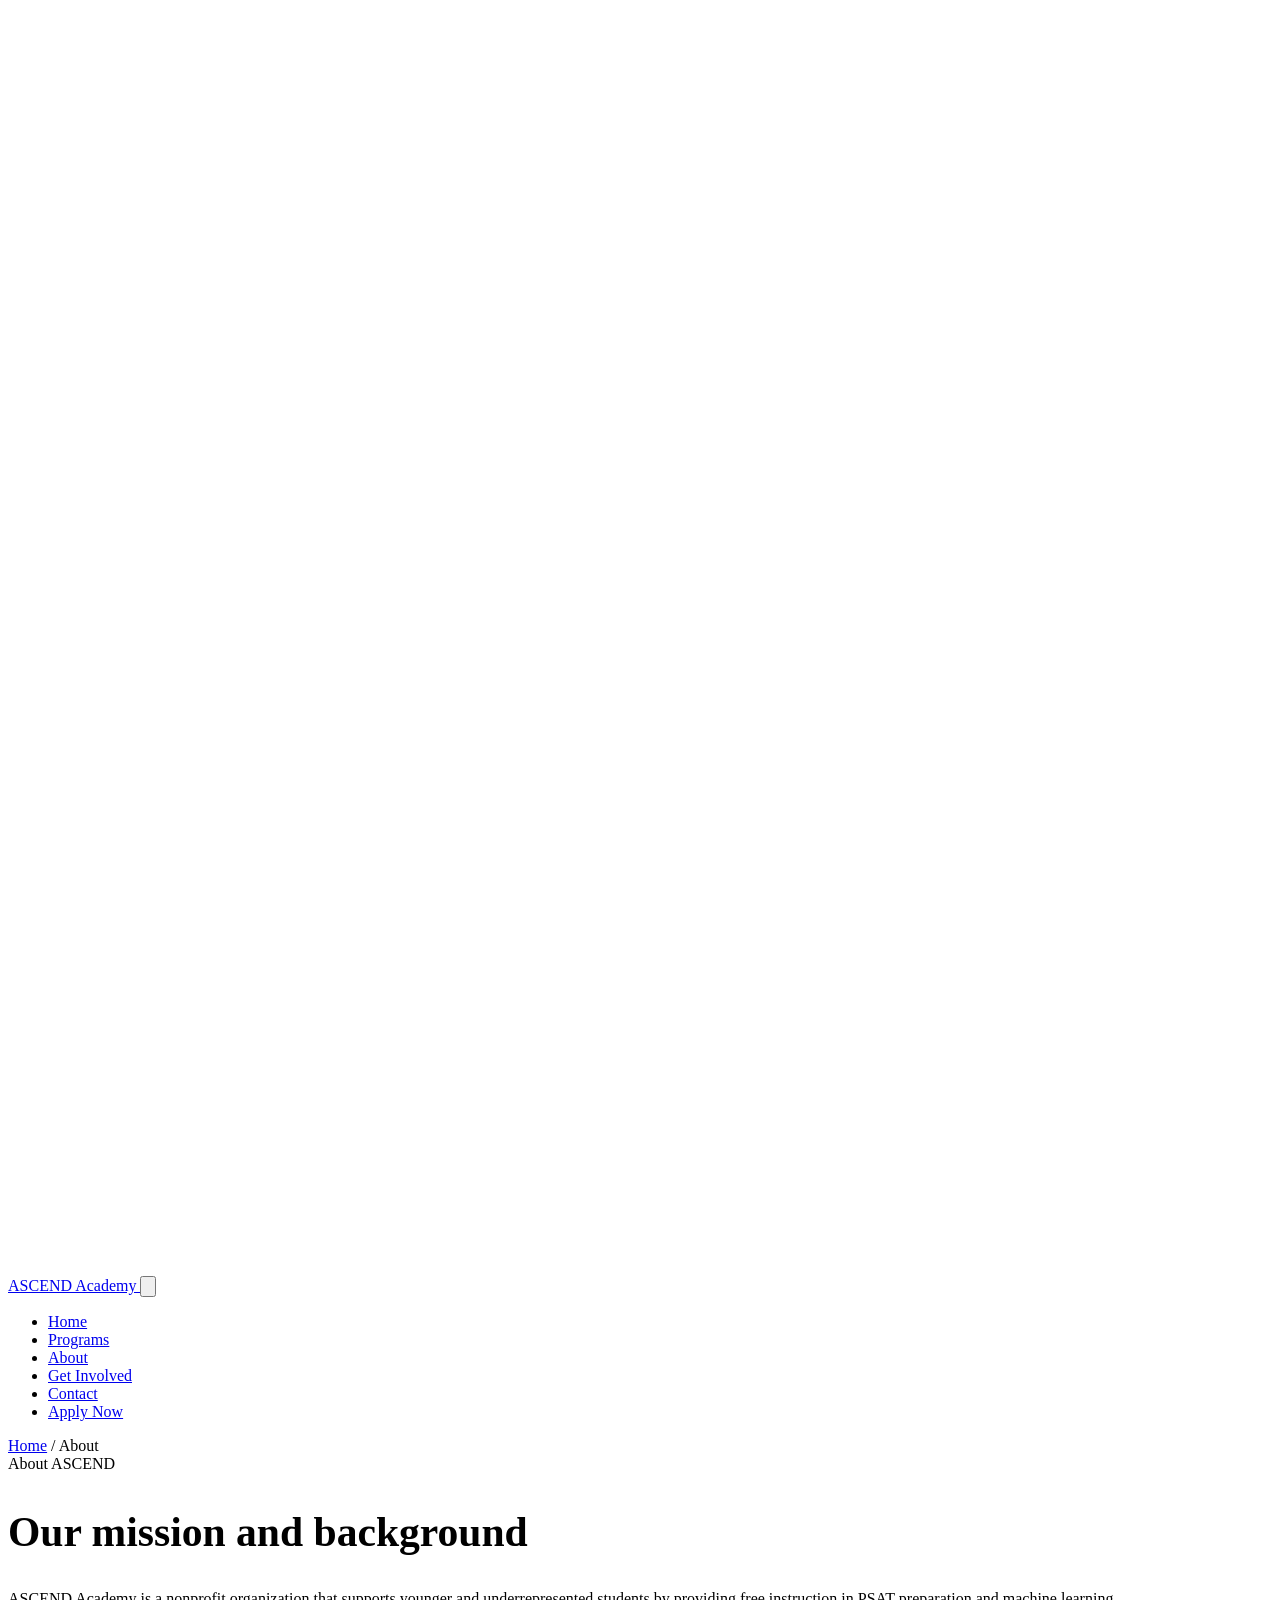
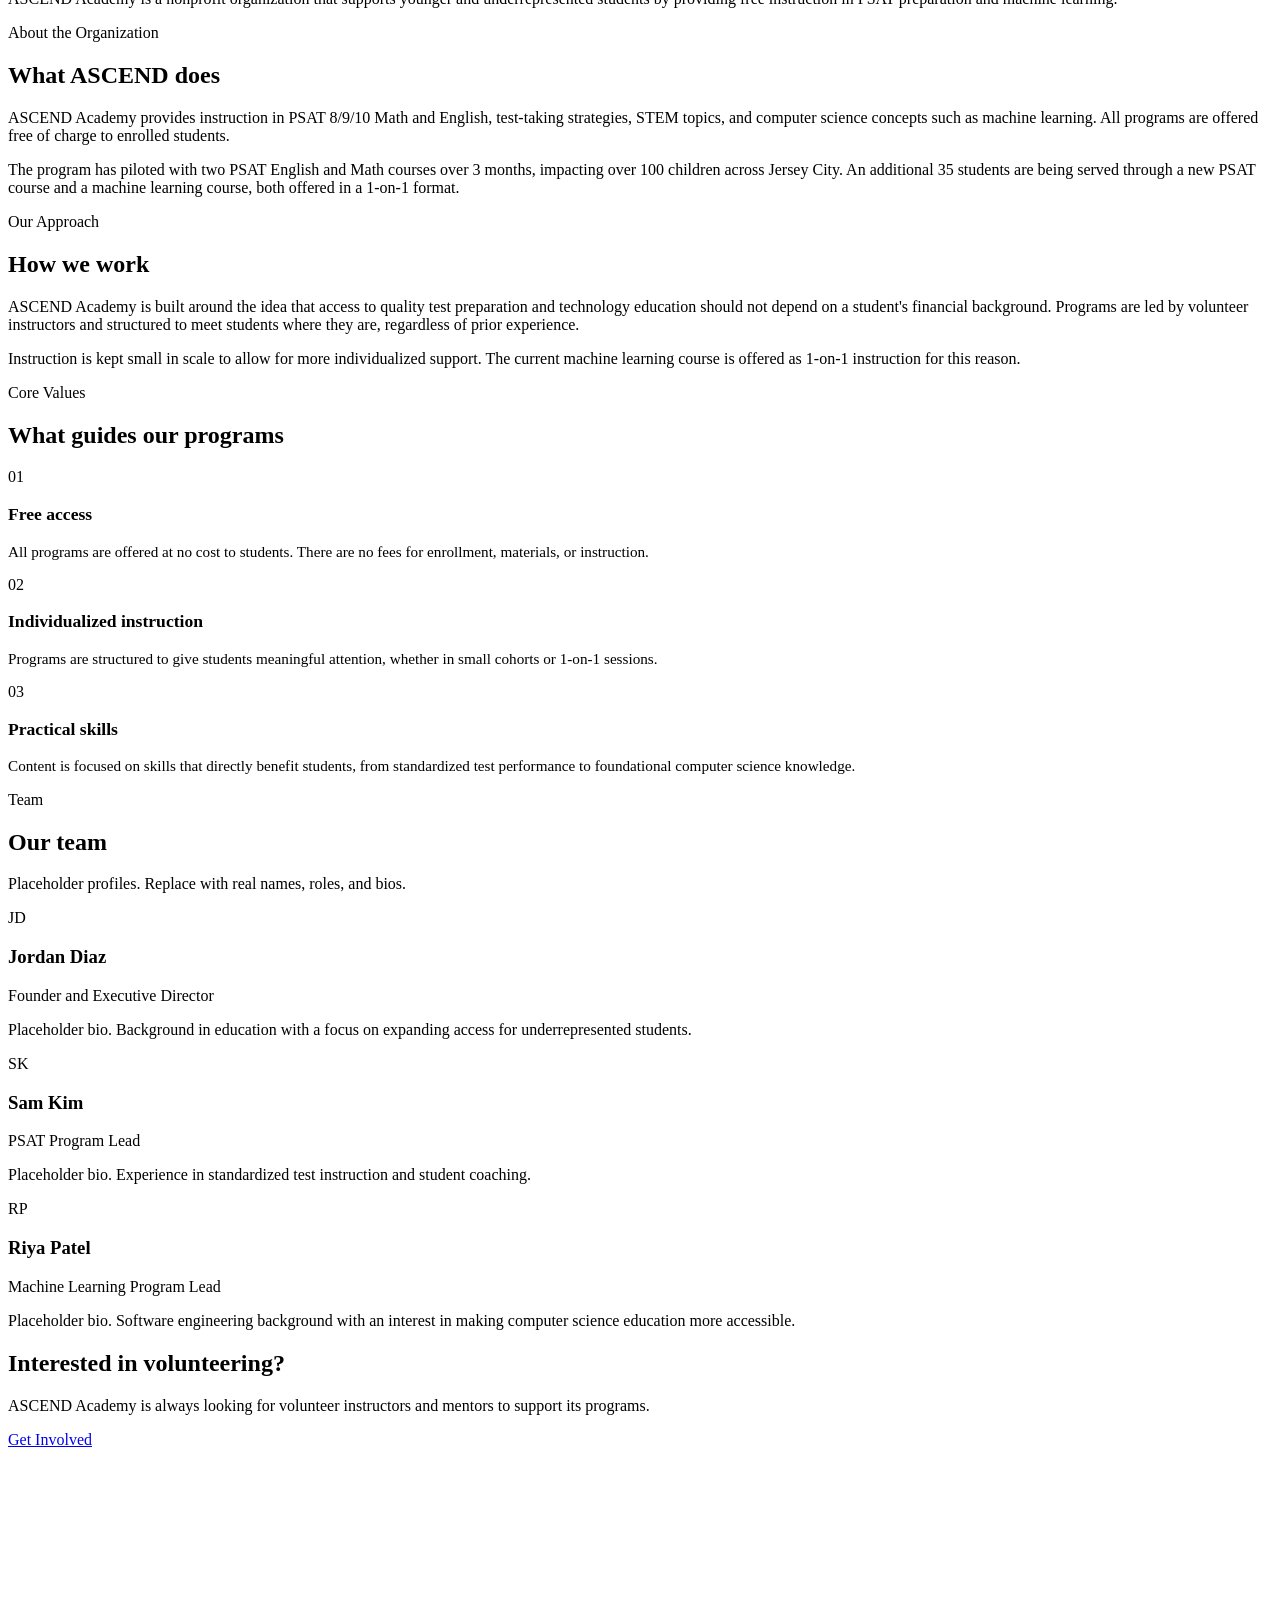
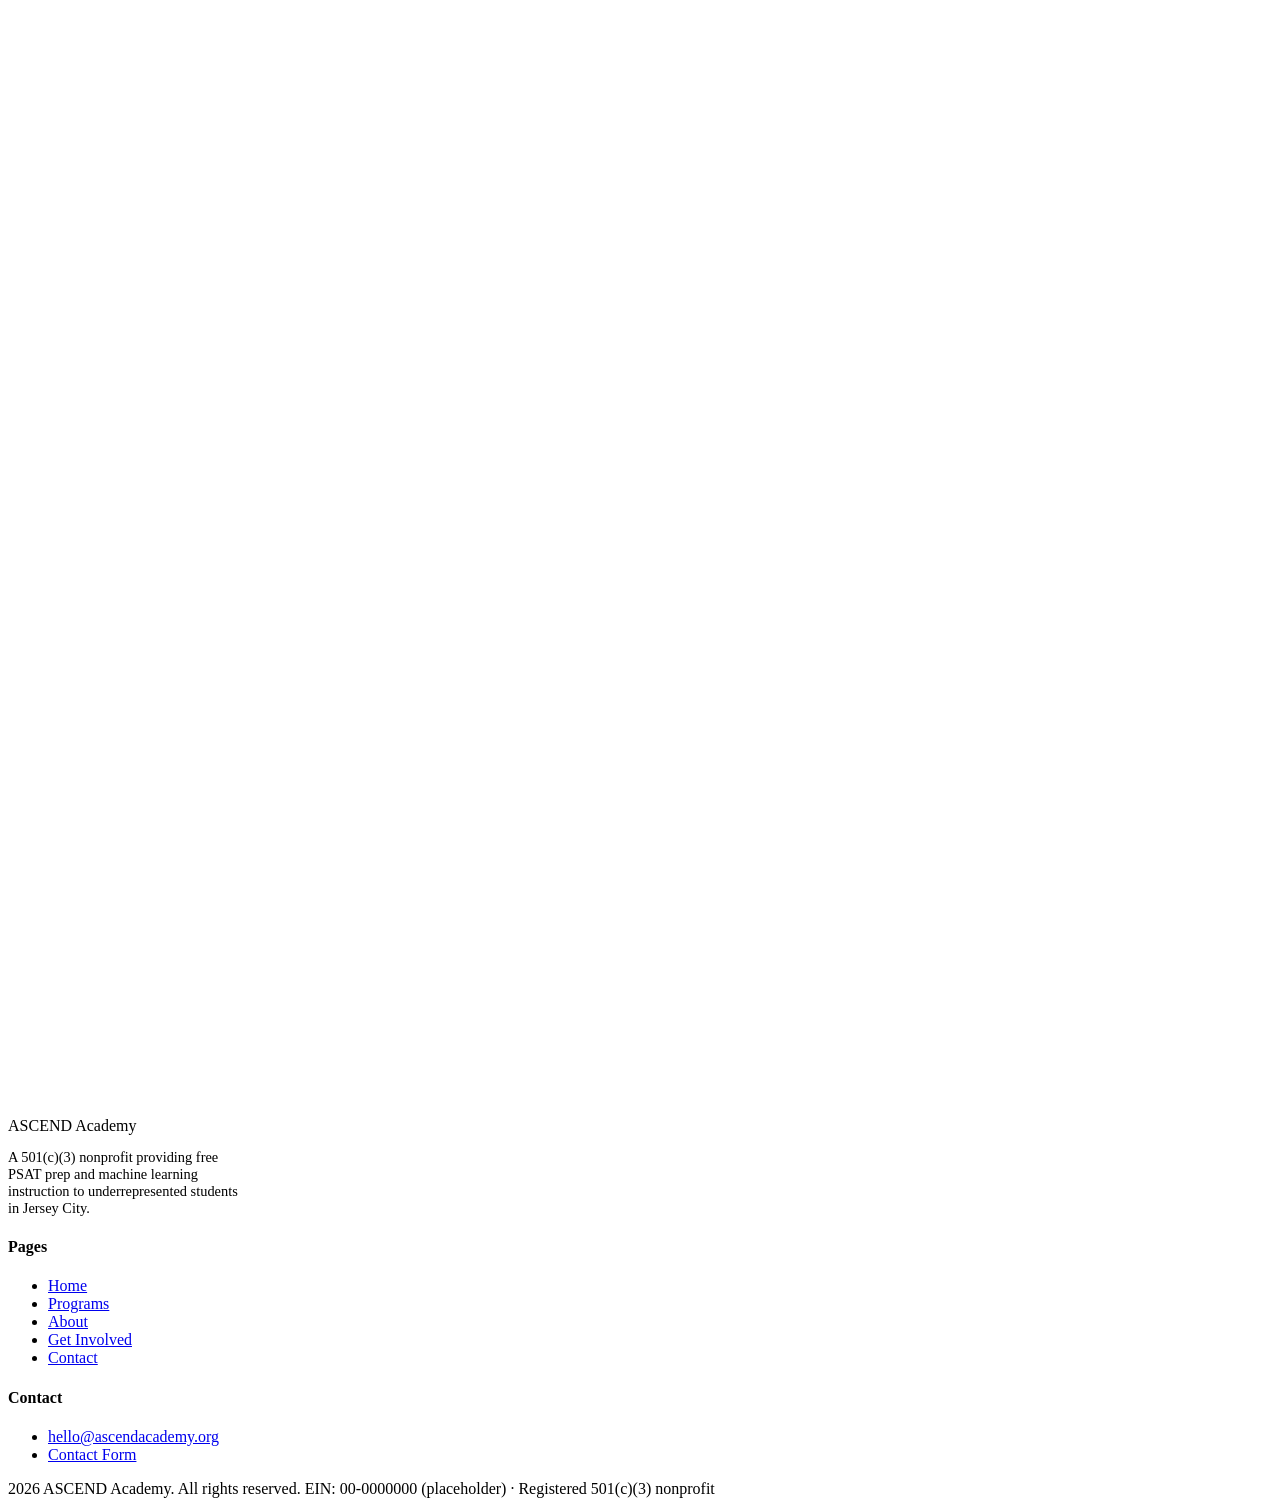
==== about.html @ 29ced405 "Add files via upload" ====
<!DOCTYPE html>
<html lang="en">
<head>
<meta charset="UTF-8">
<meta name="viewport" content="width=device-width, initial-scale=1.0">
<title>About — ASCEND Academy</title>
<meta name="description" content="About ASCEND Academy, our mission, and our team.">
<link rel="preconnect" href="https://fonts.googleapis.com">
<link rel="preconnect" href="https://fonts.gstatic.com" crossorigin>
<link href="https://fonts.googleapis.com/css2?family=Inter:wght@400;500;600;700&family=DM+Sans:wght@400;500;600&display=swap" rel="stylesheet">
<link rel="stylesheet" href="assets/css/style.css">
</head>
<body>

<header class="site-header">
  <nav class="nav">
    <a href="index.html" class="brand">
      <span class="brand-mark">
        <svg viewBox="0 0 24 24" fill="none"><path d="M12 3L20 8V16L12 21L4 16V8L12 3Z" stroke="white" stroke-width="1.6" stroke-linejoin="round"/><path d="M12 8L12 16" stroke="white" stroke-width="1.6" stroke-linecap="round"/><path d="M8.5 10.5L15.5 13.5" stroke="white" stroke-width="1.6" stroke-linecap="round"/></svg>
      </span>
      ASCEND Academy
    </a>
    <button class="nav-toggle" aria-label="Toggle navigation" aria-expanded="false">
      <svg viewBox="0 0 24 24" fill="none" stroke-width="2" stroke-linecap="round"><line x1="3" y1="6" x2="21" y2="6"/><line x1="3" y1="12" x2="21" y2="12"/><line x1="3" y1="18" x2="21" y2="18"/></svg>
    </button>
    <ul class="nav-links">
      <li><a href="index.html">Home</a></li>
      <li><a href="programs.html">Programs</a></li>
      <li><a href="about.html" class="active">About</a></li>
      <li><a href="get-involved.html">Get Involved</a></li>
      <li><a href="contact.html">Contact</a></li>
      <li><a href="get-involved.html" class="nav-cta">Apply Now</a></li>
    </ul>
  </nav>
</header>

<main>

  <section class="page-hero">
    <div class="container">
      <div class="breadcrumb"><a href="index.html">Home</a> / About</div>
      <span class="eyebrow">About ASCEND</span>
      <h1 style="font-size:clamp(1.8rem,4vw,2.6rem);">Our mission and background</h1>
      <p class="lede">ASCEND Academy is a nonprofit organization that supports younger and underrepresented students by providing free instruction in PSAT preparation and machine learning.</p>
    </div>
  </section>

  <section class="section">
    <div class="container">
      <div class="two-col">
        <div>
          <span class="eyebrow">About the Organization</span>
          <h2>What ASCEND does</h2>
          <p>ASCEND Academy provides instruction in PSAT 8/9/10 Math and English, test-taking strategies, STEM topics, and computer science concepts such as machine learning. All programs are offered free of charge to enrolled students.</p>
          <p>The program has piloted with two PSAT English and Math courses over 3 months, impacting over 100 children across Jersey City. An additional 35 students are being served through a new PSAT course and a machine learning course, both offered in a 1-on-1 format.</p>
        </div>
        <div>
          <span class="eyebrow">Our Approach</span>
          <h2>How we work</h2>
          <p>ASCEND Academy is built around the idea that access to quality test preparation and technology education should not depend on a student's financial background. Programs are led by volunteer instructors and structured to meet students where they are, regardless of prior experience.</p>
          <p>Instruction is kept small in scale to allow for more individualized support. The current machine learning course is offered as 1-on-1 instruction for this reason.</p>
        </div>
      </div>
    </div>
  </section>

  <section class="section section-alt">
    <div class="container">
      <div class="section-head">
        <span class="eyebrow">Core Values</span>
        <h2>What guides our programs</h2>
      </div>
      <div class="grid grid-3">
        <div>
          <div class="pillar">
            <span class="pillar-index">01</span>
            <div>
              <h3 style="font-size:1.1rem;">Free access</h3>
              <p style="color:var(--text-muted); font-size:0.95rem;">All programs are offered at no cost to students. There are no fees for enrollment, materials, or instruction.</p>
            </div>
          </div>
        </div>
        <div>
          <div class="pillar">
            <span class="pillar-index">02</span>
            <div>
              <h3 style="font-size:1.1rem;">Individualized instruction</h3>
              <p style="color:var(--text-muted); font-size:0.95rem;">Programs are structured to give students meaningful attention, whether in small cohorts or 1-on-1 sessions.</p>
            </div>
          </div>
        </div>
        <div>
          <div class="pillar">
            <span class="pillar-index">03</span>
            <div>
              <h3 style="font-size:1.1rem;">Practical skills</h3>
              <p style="color:var(--text-muted); font-size:0.95rem;">Content is focused on skills that directly benefit students, from standardized test performance to foundational computer science knowledge.</p>
            </div>
          </div>
        </div>
      </div>
    </div>
  </section>

  <section class="section">
    <div class="container">
      <div class="section-head">
        <span class="eyebrow">Team</span>
        <h2>Our team</h2>
        <p style="color:var(--text-muted);">Placeholder profiles. Replace with real names, roles, and bios.</p>
      </div>
      <div class="people-grid">
        <div class="person-card">
          <div class="person-photo">JD</div>
          <h3>Jordan Diaz</h3>
          <p class="person-role">Founder and Executive Director</p>
          <p class="bio">Placeholder bio. Background in education with a focus on expanding access for underrepresented students.</p>
        </div>
        <div class="person-card">
          <div class="person-photo">SK</div>
          <h3>Sam Kim</h3>
          <p class="person-role">PSAT Program Lead</p>
          <p class="bio">Placeholder bio. Experience in standardized test instruction and student coaching.</p>
        </div>
        <div class="person-card">
          <div class="person-photo">RP</div>
          <h3>Riya Patel</h3>
          <p class="person-role">Machine Learning Program Lead</p>
          <p class="bio">Placeholder bio. Software engineering background with an interest in making computer science education more accessible.</p>
        </div>
      </div>
    </div>
  </section>

  <section class="section section-tight">
    <div class="container">
      <div class="cta-banner">
        <div>
          <h2>Interested in volunteering?</h2>
          <p>ASCEND Academy is always looking for volunteer instructors and mentors to support its programs.</p>
        </div>
        <a href="get-involved.html" class="btn btn-primary">Get Involved</a>
      </div>
    </div>
  </section>

</main>

<footer class="site-footer">
  <div class="container">
    <div class="footer-grid">
      <div>
        <div class="footer-brand">
          <span class="brand-mark">
            <svg viewBox="0 0 24 24" fill="none"><path d="M12 3L20 8V16L12 21L4 16V8L12 3Z" stroke="white" stroke-width="1.6" stroke-linejoin="round"/><path d="M12 8L12 16" stroke="white" stroke-width="1.6" stroke-linecap="round"/><path d="M8.5 10.5L15.5 13.5" stroke="white" stroke-width="1.6" stroke-linecap="round"/></svg>
          </span>
          ASCEND Academy
        </div>
        <p style="font-size:0.9rem; max-width:32ch;">A 501(c)(3) nonprofit providing free PSAT prep and machine learning instruction to underrepresented students in Jersey City.</p>
      </div>
      <div>
        <h4>Pages</h4>
        <ul>
          <li><a href="index.html">Home</a></li>
          <li><a href="programs.html">Programs</a></li>
          <li><a href="about.html">About</a></li>
          <li><a href="get-involved.html">Get Involved</a></li>
          <li><a href="contact.html">Contact</a></li>
        </ul>
      </div>
      <div>
        <h4>Contact</h4>
        <ul>
          <li><a href="mailto:hello@ascendacademy.org">hello@ascendacademy.org</a></li>
          <li><a href="contact.html">Contact Form</a></li>
        </ul>
      </div>
    </div>
    <div class="footer-bottom">
      <span>2026 ASCEND Academy. All rights reserved.</span>
      <span>EIN: 00-0000000 (placeholder) · Registered 501(c)(3) nonprofit</span>
    </div>
  </div>
</footer>

<script src="assets/js/main.js"></script>
</body>
</html>
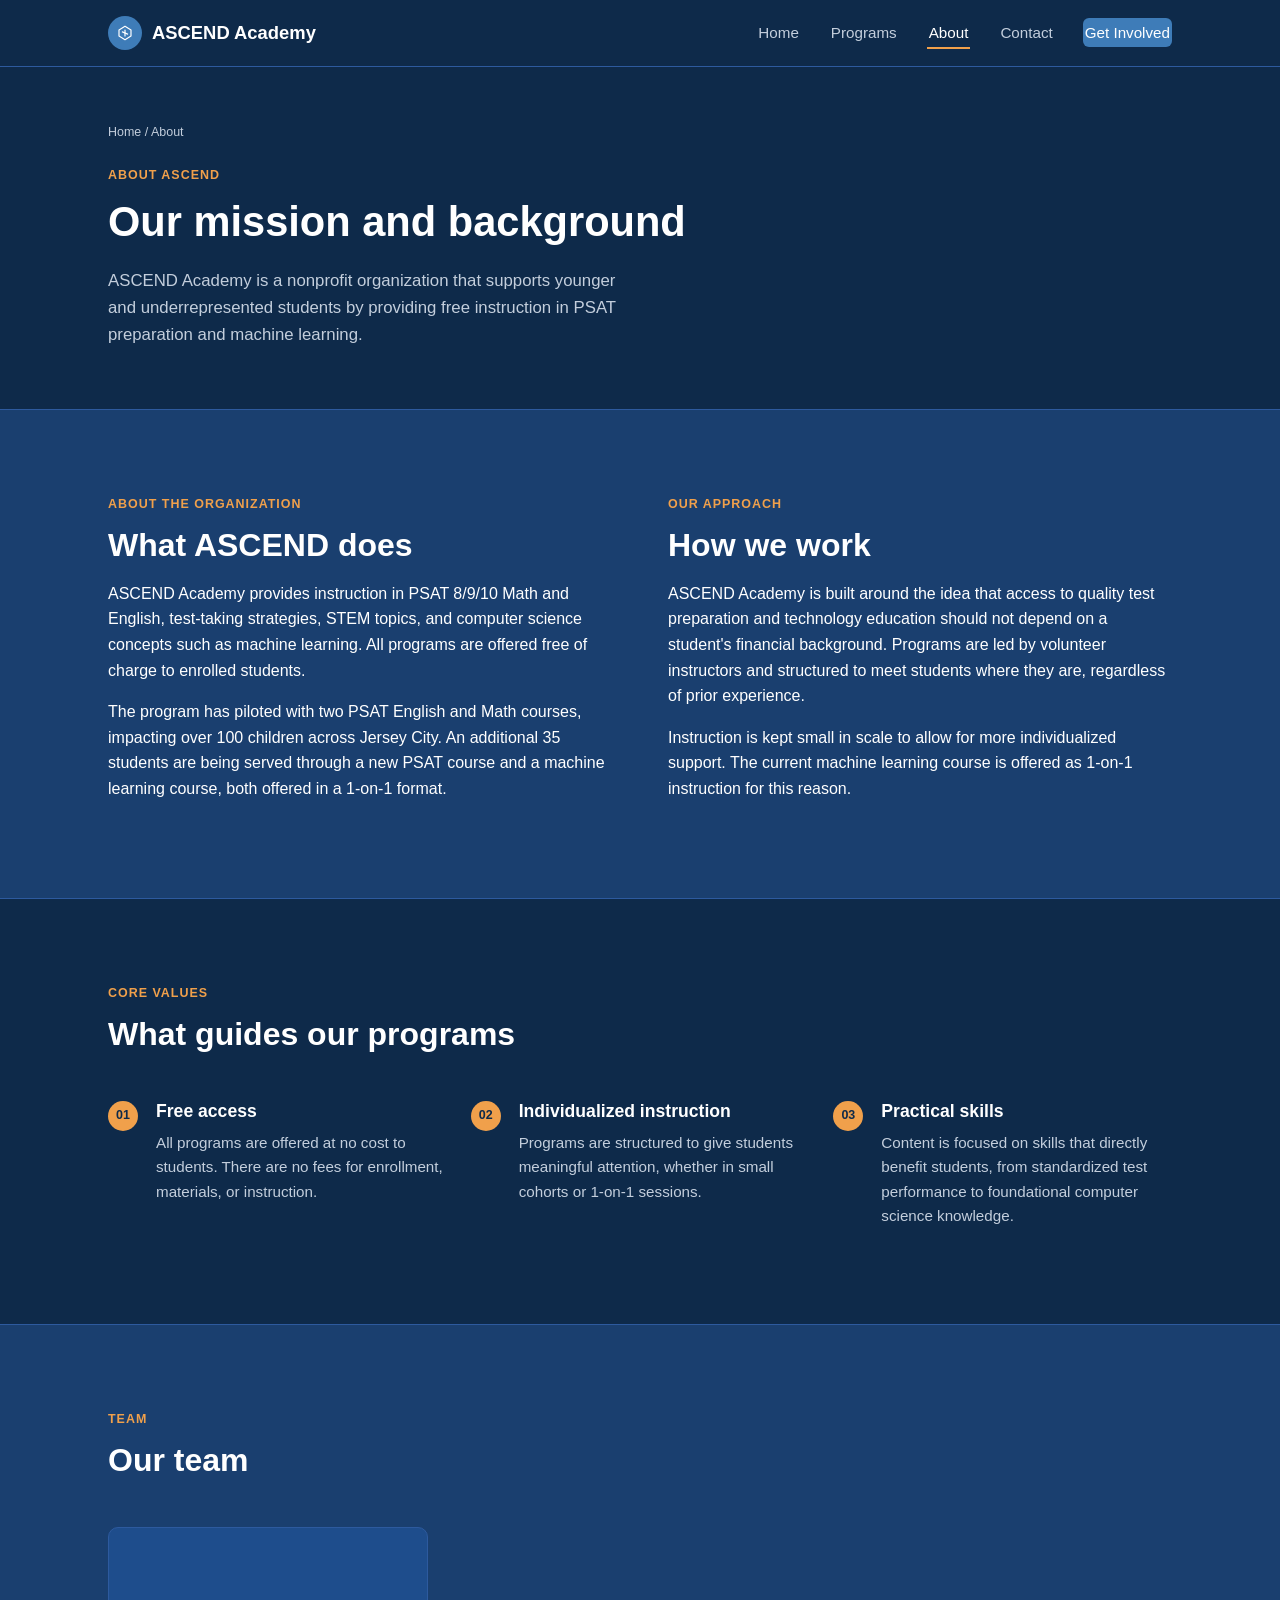
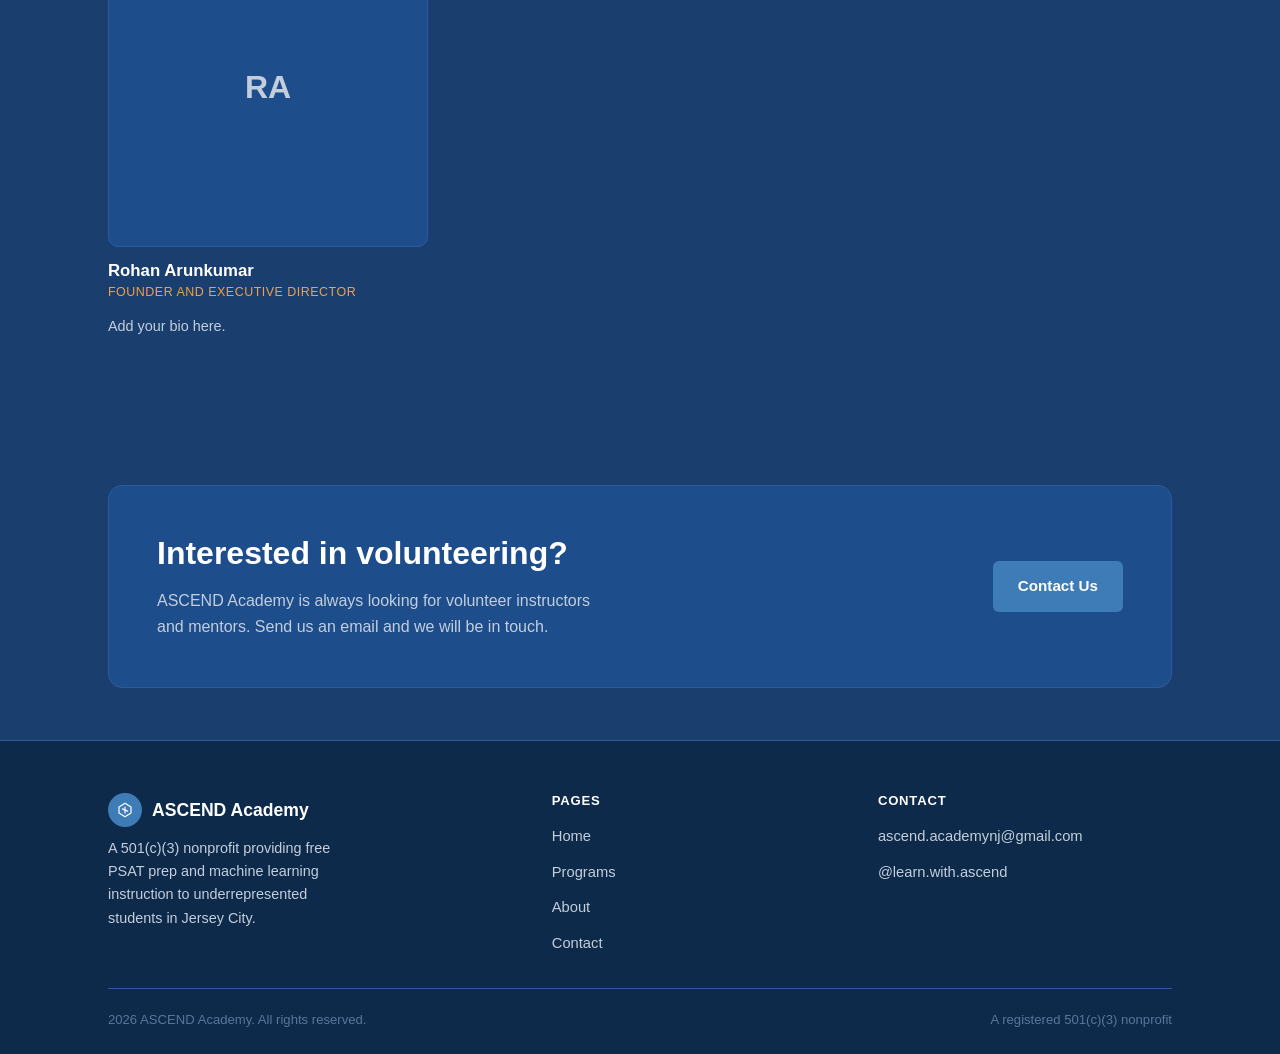
==== commit af4541bd: "Revise navigation and contact details in about.html Updated contact information and modified navigat" ====
--- a/about.html
+++ b/about.html
@@ -16,6 +16,7 @@
   <nav class="nav">
     <a href="index.html" class="brand">
       <span class="brand-mark">
+        <!-- Replace this SVG with your logo: <img src="assets/images/logo.png" alt="ASCEND Academy"> -->
         <svg viewBox="0 0 24 24" fill="none"><path d="M12 3L20 8V16L12 21L4 16V8L12 3Z" stroke="white" stroke-width="1.6" stroke-linejoin="round"/><path d="M12 8L12 16" stroke="white" stroke-width="1.6" stroke-linecap="round"/><path d="M8.5 10.5L15.5 13.5" stroke="white" stroke-width="1.6" stroke-linecap="round"/></svg>
       </span>
       ASCEND Academy
@@ -27,9 +28,8 @@
       <li><a href="index.html">Home</a></li>
       <li><a href="programs.html">Programs</a></li>
       <li><a href="about.html" class="active">About</a></li>
-      <li><a href="get-involved.html">Get Involved</a></li>
       <li><a href="contact.html">Contact</a></li>
-      <li><a href="get-involved.html" class="nav-cta">Apply Now</a></li>
+      <li><a href="contact.html" class="nav-cta">Get Involved</a></li>
     </ul>
   </nav>
 </header>
@@ -52,7 +52,7 @@
           <span class="eyebrow">About the Organization</span>
           <h2>What ASCEND does</h2>
           <p>ASCEND Academy provides instruction in PSAT 8/9/10 Math and English, test-taking strategies, STEM topics, and computer science concepts such as machine learning. All programs are offered free of charge to enrolled students.</p>
-          <p>The program has piloted with two PSAT English and Math courses over 3 months, impacting over 100 children across Jersey City. An additional 35 students are being served through a new PSAT course and a machine learning course, both offered in a 1-on-1 format.</p>
+          <p>The program has piloted with two PSAT English and Math courses, impacting over 100 children across Jersey City. An additional 35 students are being served through a new PSAT course and a machine learning course, both offered in a 1-on-1 format.</p>
         </div>
         <div>
           <span class="eyebrow">Our Approach</span>
@@ -107,26 +107,13 @@
       <div class="section-head">
         <span class="eyebrow">Team</span>
         <h2>Our team</h2>
-        <p style="color:var(--text-muted);">Placeholder profiles. Replace with real names, roles, and bios.</p>
       </div>
-      <div class="people-grid">
+      <div style="max-width: 320px;">
         <div class="person-card">
-          <div class="person-photo">JD</div>
-          <h3>Jordan Diaz</h3>
+          <div class="person-photo">RA</div>
+          <h3>Rohan Arunkumar</h3>
           <p class="person-role">Founder and Executive Director</p>
-          <p class="bio">Placeholder bio. Background in education with a focus on expanding access for underrepresented students.</p>
-        </div>
-        <div class="person-card">
-          <div class="person-photo">SK</div>
-          <h3>Sam Kim</h3>
-          <p class="person-role">PSAT Program Lead</p>
-          <p class="bio">Placeholder bio. Experience in standardized test instruction and student coaching.</p>
-        </div>
-        <div class="person-card">
-          <div class="person-photo">RP</div>
-          <h3>Riya Patel</h3>
-          <p class="person-role">Machine Learning Program Lead</p>
-          <p class="bio">Placeholder bio. Software engineering background with an interest in making computer science education more accessible.</p>
+          <p class="bio">Add your bio here.</p>
         </div>
       </div>
     </div>
@@ -137,9 +124,9 @@
       <div class="cta-banner">
         <div>
           <h2>Interested in volunteering?</h2>
-          <p>ASCEND Academy is always looking for volunteer instructors and mentors to support its programs.</p>
+          <p>ASCEND Academy is always looking for volunteer instructors and mentors. Send us an email and we will be in touch.</p>
         </div>
-        <a href="get-involved.html" class="btn btn-primary">Get Involved</a>
+        <a href="contact.html" class="btn btn-primary">Contact Us</a>
       </div>
     </div>
   </section>
@@ -164,21 +151,20 @@
           <li><a href="index.html">Home</a></li>
           <li><a href="programs.html">Programs</a></li>
           <li><a href="about.html">About</a></li>
-          <li><a href="get-involved.html">Get Involved</a></li>
           <li><a href="contact.html">Contact</a></li>
         </ul>
       </div>
       <div>
         <h4>Contact</h4>
         <ul>
-          <li><a href="mailto:hello@ascendacademy.org">hello@ascendacademy.org</a></li>
-          <li><a href="contact.html">Contact Form</a></li>
+          <li><a href="mailto:ascend.academynj@gmail.com">ascend.academynj@gmail.com</a></li>
+          <li><a href="https://instagram.com/learn.with.ascend" target="_blank" rel="noopener">@learn.with.ascend</a></li>
         </ul>
       </div>
     </div>
     <div class="footer-bottom">
       <span>2026 ASCEND Academy. All rights reserved.</span>
-      <span>EIN: 00-0000000 (placeholder) · Registered 501(c)(3) nonprofit</span>
+      <span>A registered 501(c)(3) nonprofit</span>
     </div>
   </div>
 </footer>
--- a/assets/css/style.css
+++ b/assets/css/style.css
@@ -0,0 +1,690 @@
+/* =========================================================
+   ASCEND Academy v2
+   Palette: blue background, white text
+   Type: Inter throughout (no serif)
+   ========================================================= */
+
+:root {
+  --bg: #1A3F6F;
+  --bg-dark: #0E2A4A;
+  --bg-card: #1E4D8C;
+  --bg-card-alt: #245694;
+  --blue-light: #3E7CB8;
+  --blue-pale: #2a5fa8;
+  --white: #FFFFFF;
+  --text-muted: #c3cedc;
+  --line: #2d5a9e;
+  --accent: #f0a04b;
+
+  --font-body: "Inter", -apple-system, BlinkMacSystemFont, "Segoe UI", sans-serif;
+  --font-mono: "DM Sans", "Inter", sans-serif;
+
+  --max-width: 1120px;
+  --radius: 6px;
+}
+
+* { box-sizing: border-box; }
+
+html { scroll-behavior: smooth; }
+
+body {
+  margin: 0;
+  font-family: var(--font-body);
+  color: var(--white);
+  background: var(--bg);
+  line-height: 1.6;
+  font-size: 16px;
+}
+
+h1, h2, h3, h4 {
+  font-family: var(--font-body);
+  font-weight: 700;
+  line-height: 1.2;
+  margin: 0 0 0.5em 0;
+  color: var(--white);
+}
+
+h1 { font-size: clamp(2rem, 5vw, 3rem); }
+h2 { font-size: clamp(1.5rem, 3vw, 2rem); }
+h3 { font-size: 1.2rem; }
+
+p { margin: 0 0 1em 0; }
+
+a { color: var(--accent); text-decoration: none; }
+a:hover { text-decoration: underline; }
+
+a:focus-visible, button:focus-visible, input:focus-visible, textarea:focus-visible {
+  outline: 2px solid var(--accent);
+  outline-offset: 3px;
+}
+
+img { max-width: 100%; display: block; }
+
+.container {
+  max-width: var(--max-width);
+  margin: 0 auto;
+  padding: 0 28px;
+}
+
+.eyebrow {
+  font-family: var(--font-mono);
+  font-size: 0.78rem;
+  letter-spacing: 0.08em;
+  text-transform: uppercase;
+  color: var(--accent);
+  font-weight: 600;
+  display: inline-block;
+  margin-bottom: 0.9em;
+}
+
+/* ---------------- Header / Nav ---------------- */
+
+.site-header {
+  background: var(--bg-dark);
+  border-bottom: 1px solid var(--line);
+  position: sticky;
+  top: 0;
+  z-index: 50;
+}
+
+.nav {
+  display: flex;
+  align-items: center;
+  justify-content: space-between;
+  padding: 16px 28px;
+  max-width: var(--max-width);
+  margin: 0 auto;
+}
+
+.brand {
+  display: flex;
+  align-items: center;
+  gap: 10px;
+  font-weight: 700;
+  font-size: 1.15rem;
+  color: var(--white);
+}
+
+.brand:hover { text-decoration: none; color: var(--white); }
+
+.brand-mark {
+  width: 34px;
+  height: 34px;
+  border-radius: 50%;
+  background: var(--blue-light);
+  display: grid;
+  place-items: center;
+  flex-shrink: 0;
+}
+
+.brand-mark svg { width: 18px; height: 18px; }
+
+.nav-links {
+  display: flex;
+  align-items: center;
+  gap: 28px;
+  list-style: none;
+  margin: 0;
+  padding: 0;
+}
+
+.nav-links a {
+  color: var(--text-muted);
+  font-size: 0.95rem;
+  font-weight: 500;
+  padding: 6px 2px;
+  border-bottom: 2px solid transparent;
+}
+
+.nav-links a:hover, .nav-links a.active {
+  color: var(--white);
+  text-decoration: none;
+  border-bottom-color: var(--accent);
+}
+
+.nav-cta {
+  background: var(--blue-light);
+  color: var(--white) !important;
+  padding: 9px 18px;
+  border-radius: var(--radius);
+  border-bottom: none !important;
+  font-weight: 600;
+}
+
+.nav-cta:hover {
+  background: var(--accent);
+  color: var(--white) !important;
+  text-decoration: none;
+}
+
+.nav-toggle {
+  display: none;
+  background: none;
+  border: 1px solid var(--line);
+  border-radius: var(--radius);
+  padding: 8px 10px;
+  cursor: pointer;
+}
+
+.nav-toggle svg { width: 20px; height: 20px; stroke: var(--white); }
+
+@media (max-width: 820px) {
+  .nav-toggle { display: inline-flex; }
+  .nav-links {
+    position: absolute;
+    top: 100%;
+    left: 0;
+    right: 0;
+    background: var(--bg-dark);
+    border-bottom: 1px solid var(--line);
+    flex-direction: column;
+    align-items: flex-start;
+    gap: 0;
+    padding: 8px 28px 18px;
+    display: none;
+  }
+  .nav-links.open { display: flex; }
+  .nav-links li { width: 100%; }
+  .nav-links a {
+    display: block;
+    width: 100%;
+    padding: 12px 0;
+    border-bottom: 1px solid var(--line);
+  }
+  .nav-cta { margin-top: 10px; text-align: center; }
+}
+
+/* ---------------- Buttons ---------------- */
+
+.btn {
+  display: inline-flex;
+  align-items: center;
+  gap: 8px;
+  font-family: var(--font-body);
+  font-weight: 600;
+  font-size: 0.95rem;
+  padding: 12px 24px;
+  border-radius: var(--radius);
+  border: 1px solid transparent;
+  cursor: pointer;
+  transition: background 0.15s ease, color 0.15s ease;
+  text-decoration: none;
+}
+
+.btn-primary {
+  background: var(--blue-light);
+  color: var(--white);
+}
+.btn-primary:hover { background: var(--accent); color: var(--white); text-decoration: none; }
+
+.btn-outline {
+  background: transparent;
+  border-color: var(--white);
+  color: var(--white);
+}
+.btn-outline:hover { background: var(--white); color: var(--bg-dark); text-decoration: none; }
+
+.btn-group {
+  display: flex;
+  gap: 14px;
+  flex-wrap: wrap;
+}
+
+/* ---------------- Hero ---------------- */
+
+.hero {
+  background: var(--bg-dark);
+  border-bottom: 1px solid var(--line);
+}
+
+.hero-inner {
+  max-width: var(--max-width);
+  margin: 0 auto;
+  padding: 80px 28px 64px;
+  display: grid;
+  grid-template-columns: 1.1fr 0.9fr;
+  gap: 48px;
+  align-items: center;
+}
+
+@media (max-width: 880px) {
+  .hero-inner { grid-template-columns: 1fr; padding: 52px 24px 44px; }
+}
+
+.hero h1 { margin-bottom: 0.5em; }
+
+.hero .lede {
+  font-size: 1.1rem;
+  color: var(--text-muted);
+  max-width: 50ch;
+  margin-bottom: 1.8em;
+}
+
+.hero-stats {
+  display: flex;
+  gap: 32px;
+  margin-top: 36px;
+  flex-wrap: wrap;
+}
+
+.stat-num {
+  font-family: var(--font-mono);
+  font-size: 1.8rem;
+  font-weight: 600;
+  color: var(--accent);
+  display: block;
+}
+
+.stat-label {
+  font-size: 0.82rem;
+  color: var(--text-muted);
+  max-width: 18ch;
+}
+
+/* Info card in hero */
+.info-card {
+  background: var(--bg-card);
+  border: 1px solid var(--line);
+  border-radius: 10px;
+  padding: 28px;
+}
+
+.info-card .card-label {
+  font-family: var(--font-mono);
+  font-size: 0.75rem;
+  text-transform: uppercase;
+  letter-spacing: 0.06em;
+  color: var(--text-muted);
+  margin-bottom: 16px;
+  display: block;
+}
+
+.info-card ul {
+  list-style: none;
+  padding: 0;
+  margin: 0;
+  display: grid;
+  gap: 12px;
+}
+
+.info-card ul li {
+  display: flex;
+  gap: 10px;
+  align-items: flex-start;
+  color: var(--text-muted);
+  font-size: 0.94rem;
+  padding-bottom: 12px;
+  border-bottom: 1px solid var(--line);
+}
+.info-card ul li:last-child { border-bottom: none; padding-bottom: 0; }
+
+.info-card ul li svg {
+  width: 16px; height: 16px;
+  stroke: var(--accent);
+  flex-shrink: 0;
+  margin-top: 3px;
+}
+
+/* ---------------- Sections ---------------- */
+
+.section { padding: 80px 0; }
+.section-tight { padding: 52px 0; }
+
+.section-alt {
+  background: var(--bg-dark);
+  border-top: 1px solid var(--line);
+  border-bottom: 1px solid var(--line);
+}
+
+.section-head {
+  max-width: 640px;
+  margin-bottom: 48px;
+}
+
+.section-head p { color: var(--text-muted); }
+
+/* ---------------- Cards ---------------- */
+
+.grid { display: grid; gap: 24px; }
+.grid-3 { grid-template-columns: repeat(3, 1fr); }
+.grid-2 { grid-template-columns: repeat(2, 1fr); }
+
+@media (max-width: 880px) {
+  .grid-3, .grid-2 { grid-template-columns: 1fr; }
+}
+
+.card {
+  background: var(--bg-card);
+  border: 1px solid var(--line);
+  border-radius: 10px;
+  padding: 28px;
+}
+
+.card .icon-wrap {
+  width: 42px;
+  height: 42px;
+  border-radius: 8px;
+  background: var(--bg-card-alt);
+  display: grid;
+  place-items: center;
+  margin-bottom: 16px;
+}
+
+.card .icon-wrap svg { width: 22px; height: 22px; stroke: var(--accent); }
+
+.card h3 { margin-bottom: 0.4em; }
+.card p { color: var(--text-muted); margin-bottom: 0; font-size: 0.95rem; }
+
+.tag-list { display: flex; flex-wrap: wrap; gap: 8px; margin-top: 16px; }
+.tag {
+  font-family: var(--font-mono);
+  font-size: 0.74rem;
+  background: var(--bg-card-alt);
+  color: var(--text-muted);
+  padding: 4px 10px;
+  border-radius: 100px;
+  border: 1px solid var(--line);
+}
+
+/* Program detail rows */
+.program-row {
+  display: grid;
+  grid-template-columns: 220px 1fr;
+  gap: 36px;
+  padding: 40px 0;
+  border-bottom: 1px solid var(--line);
+}
+.program-row:first-of-type { padding-top: 0; }
+.program-row:last-of-type { border-bottom: none; }
+
+@media (max-width: 760px) {
+  .program-row { grid-template-columns: 1fr; gap: 14px; }
+}
+
+.program-row ul {
+  margin: 18px 0 0;
+  padding: 0;
+  list-style: none;
+  display: grid;
+  gap: 10px;
+}
+
+.program-row ul li {
+  display: flex;
+  gap: 10px;
+  align-items: flex-start;
+  color: var(--text-muted);
+  font-size: 0.96rem;
+}
+
+.program-row ul li svg {
+  width: 17px; height: 17px;
+  stroke: var(--accent);
+  flex-shrink: 0;
+  margin-top: 3px;
+}
+
+/* Quote */
+.quote-card {
+  background: var(--bg-card);
+  border: 1px solid var(--line);
+  border-radius: 10px;
+  padding: 36px;
+}
+
+.quote-card p.quote-text {
+  font-size: 1.2rem;
+  font-style: italic;
+  color: var(--white);
+  margin-bottom: 16px;
+}
+
+.quote-attr { font-size: 0.88rem; color: var(--text-muted); font-weight: 600; }
+
+/* CTA banner */
+.cta-banner {
+  background: var(--bg-card);
+  border: 1px solid var(--line);
+  border-radius: 14px;
+  padding: 48px;
+  display: flex;
+  align-items: center;
+  justify-content: space-between;
+  gap: 32px;
+  flex-wrap: wrap;
+}
+
+.cta-banner p { color: var(--text-muted); margin: 0.3em 0 0; max-width: 50ch; }
+
+/* ---------------- Footer ---------------- */
+
+.site-footer {
+  background: var(--bg-dark);
+  border-top: 1px solid var(--line);
+  color: var(--text-muted);
+  padding: 52px 0 24px;
+}
+
+.footer-grid {
+  display: grid;
+  grid-template-columns: 1.4fr 1fr 1fr;
+  gap: 32px;
+  padding-bottom: 32px;
+  border-bottom: 1px solid var(--line);
+}
+
+@media (max-width: 760px) {
+  .footer-grid { grid-template-columns: 1fr 1fr; }
+}
+
+.footer-brand {
+  display: flex;
+  align-items: center;
+  gap: 10px;
+  font-weight: 700;
+  font-size: 1.1rem;
+  color: var(--white);
+  margin-bottom: 10px;
+}
+
+.site-footer h4 {
+  color: var(--white);
+  font-size: 0.82rem;
+  text-transform: uppercase;
+  letter-spacing: 0.06em;
+  margin-bottom: 14px;
+}
+
+.site-footer ul {
+  list-style: none;
+  margin: 0;
+  padding: 0;
+  display: grid;
+  gap: 10px;
+}
+
+.site-footer a { color: var(--text-muted); font-size: 0.92rem; }
+.site-footer a:hover { color: var(--white); text-decoration: none; }
+
+.footer-bottom {
+  display: flex;
+  justify-content: space-between;
+  align-items: center;
+  flex-wrap: wrap;
+  gap: 12px;
+  padding-top: 20px;
+  font-size: 0.82rem;
+  color: #5a7599;
+}
+
+/* ---------------- Forms / Links ---------------- */
+
+.form-link-card {
+  background: var(--bg-card);
+  border: 1px solid var(--line);
+  border-radius: 10px;
+  padding: 32px;
+}
+
+.form-link-card h3 { margin-bottom: 8px; }
+.form-link-card p { color: var(--text-muted); font-size: 0.95rem; margin-bottom: 20px; }
+
+label {
+  display: block;
+  font-size: 0.88rem;
+  font-weight: 600;
+  margin-bottom: 6px;
+  color: var(--white);
+}
+
+input, textarea, select {
+  width: 100%;
+  font-family: var(--font-body);
+  font-size: 0.96rem;
+  padding: 11px 13px;
+  border: 1px solid var(--line);
+  border-radius: var(--radius);
+  background: var(--bg-dark);
+  color: var(--white);
+}
+
+input:focus, textarea:focus, select:focus { border-color: var(--accent); outline: none; }
+
+textarea { resize: vertical; min-height: 120px; }
+
+.form-row-2 {
+  display: grid;
+  grid-template-columns: 1fr 1fr;
+  gap: 18px;
+}
+
+@media (max-width: 600px) {
+  .form-row-2 { grid-template-columns: 1fr; }
+}
+
+/* ---------------- Page hero ---------------- */
+
+.page-hero {
+  padding: 56px 0 44px;
+  border-bottom: 1px solid var(--line);
+  background: var(--bg-dark);
+}
+
+.breadcrumb {
+  font-family: var(--font-mono);
+  font-size: 0.78rem;
+  color: var(--text-muted);
+  margin-bottom: 18px;
+}
+.breadcrumb a { color: var(--text-muted); }
+.breadcrumb a:hover { color: var(--white); text-decoration: none; }
+
+.lede {
+  font-size: 1.05rem;
+  color: var(--text-muted);
+  max-width: 56ch;
+}
+
+/* ---------------- Layout helpers ---------------- */
+
+.two-col {
+  display: grid;
+  grid-template-columns: 1fr 1fr;
+  gap: 56px;
+  align-items: start;
+}
+
+@media (max-width: 880px) {
+  .two-col { grid-template-columns: 1fr; gap: 32px; }
+}
+
+/* People grid */
+.people-grid {
+  display: grid;
+  grid-template-columns: repeat(3, 1fr);
+  gap: 28px;
+}
+
+@media (max-width: 880px) { .people-grid { grid-template-columns: repeat(2, 1fr); } }
+@media (max-width: 560px) { .people-grid { grid-template-columns: 1fr; } }
+
+.person-card { text-align: left; }
+
+.person-photo {
+  width: 100%;
+  aspect-ratio: 1;
+  border-radius: 10px;
+  background: var(--bg-card);
+  border: 1px solid var(--line);
+  margin-bottom: 14px;
+  display: grid;
+  place-items: center;
+  color: var(--text-muted);
+  font-size: 2rem;
+  font-weight: 700;
+}
+
+.person-card h3 { font-size: 1.05rem; margin-bottom: 0.1em; }
+.person-role {
+  font-family: var(--font-mono);
+  font-size: 0.78rem;
+  color: var(--accent);
+  text-transform: uppercase;
+  letter-spacing: 0.04em;
+}
+.person-card p.bio { font-size: 0.9rem; color: var(--text-muted); margin-top: 10px; }
+
+/* Value pillars */
+.pillar { display: flex; gap: 18px; align-items: flex-start; }
+
+.pillar-index {
+  font-family: var(--font-mono);
+  font-size: 0.78rem;
+  color: var(--bg-dark);
+  background: var(--accent);
+  width: 30px;
+  height: 30px;
+  border-radius: 50%;
+  display: grid;
+  place-items: center;
+  flex-shrink: 0;
+  font-weight: 700;
+}
+
+/* FAQ */
+.faq-item { border-bottom: 1px solid var(--line); }
+.faq-item:first-child { border-top: 1px solid var(--line); }
+
+.faq-question {
+  width: 100%;
+  background: none;
+  border: none;
+  text-align: left;
+  padding: 20px 0;
+  font-family: var(--font-body);
+  font-size: 1rem;
+  font-weight: 600;
+  color: var(--white);
+  cursor: pointer;
+  display: flex;
+  justify-content: space-between;
+  align-items: center;
+  gap: 16px;
+}
+
+.faq-question .plus {
+  font-family: var(--font-mono);
+  font-size: 1.2rem;
+  color: var(--accent);
+  transition: transform 0.2s ease;
+  flex-shrink: 0;
+}
+
+.faq-item.open .plus { transform: rotate(45deg); }
+
+.faq-answer { max-height: 0; overflow: hidden; transition: max-height 0.25s ease; }
+.faq-answer-inner { padding-bottom: 20px; color: var(--text-muted); font-size: 0.95rem; max-width: 70ch; }
+
+/* Utility */
+.text-center { text-align: center; }
+.mt-0 { margin-top: 0; }
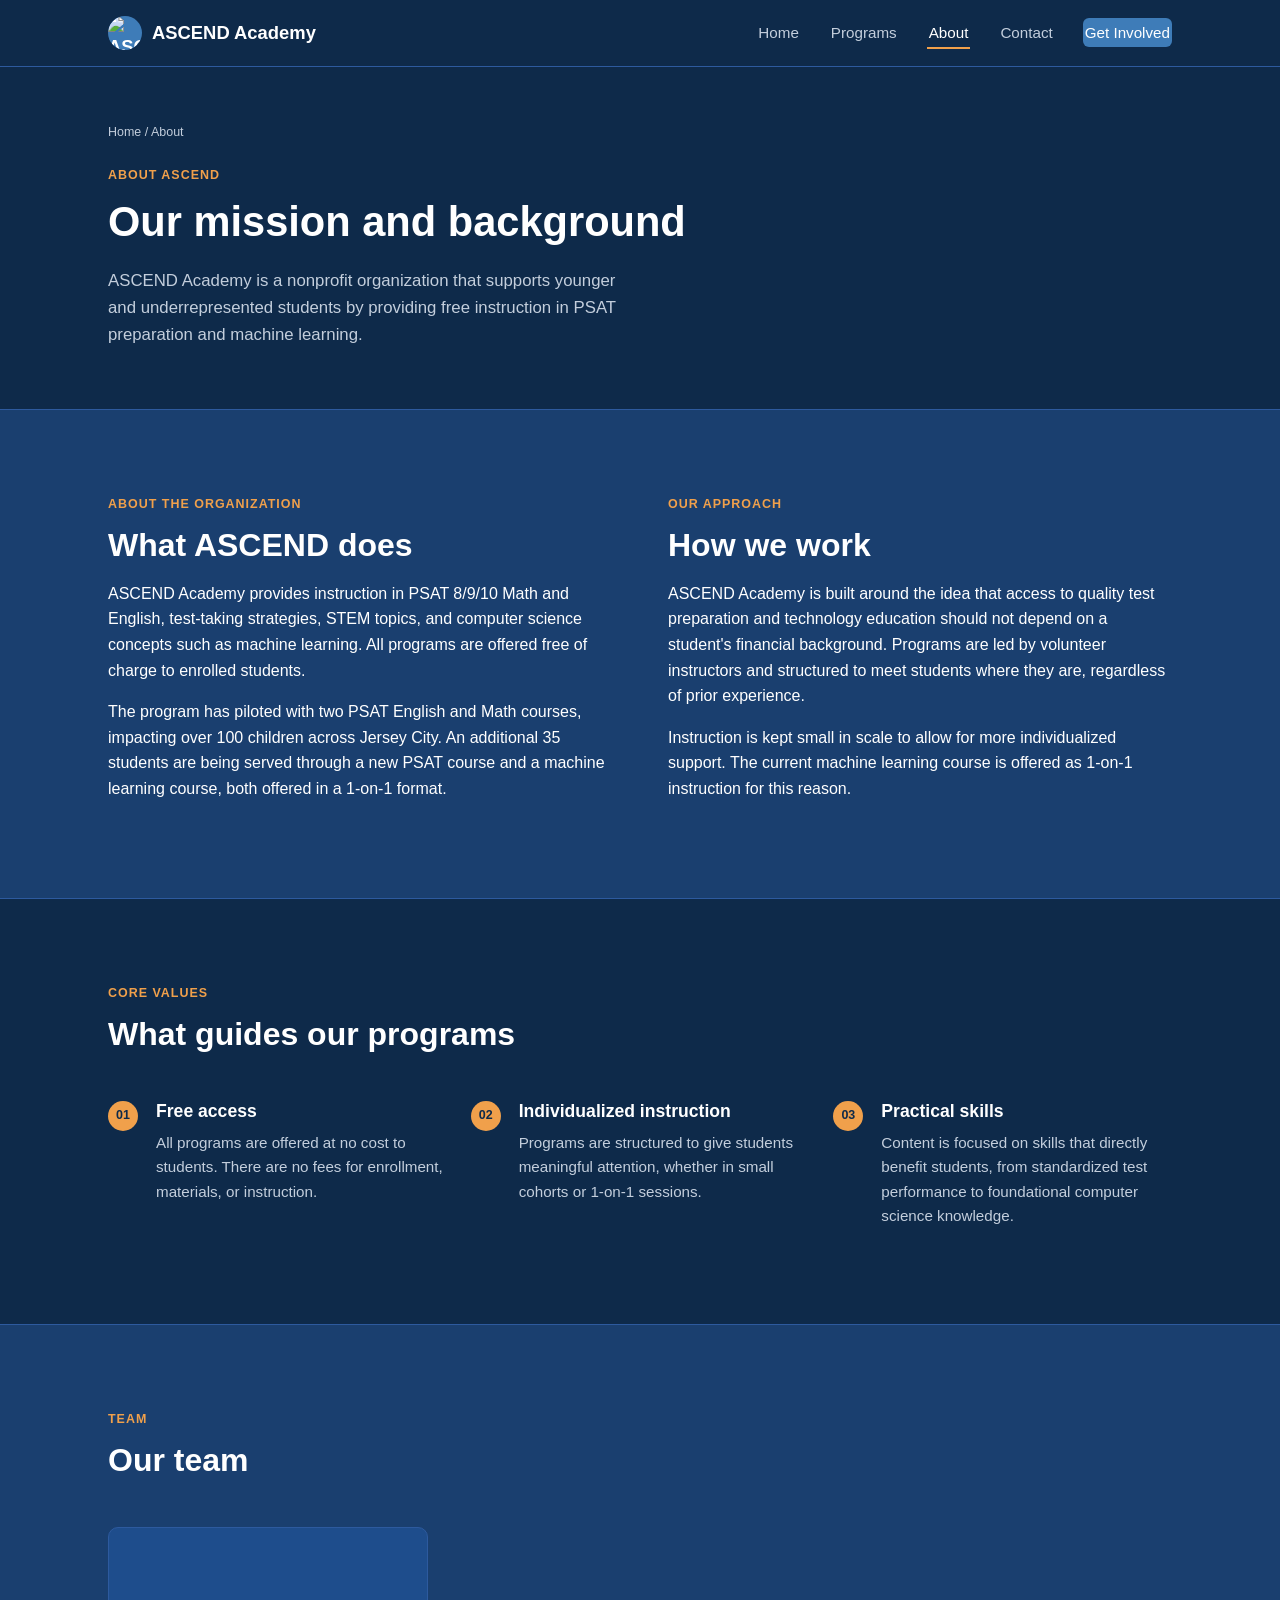
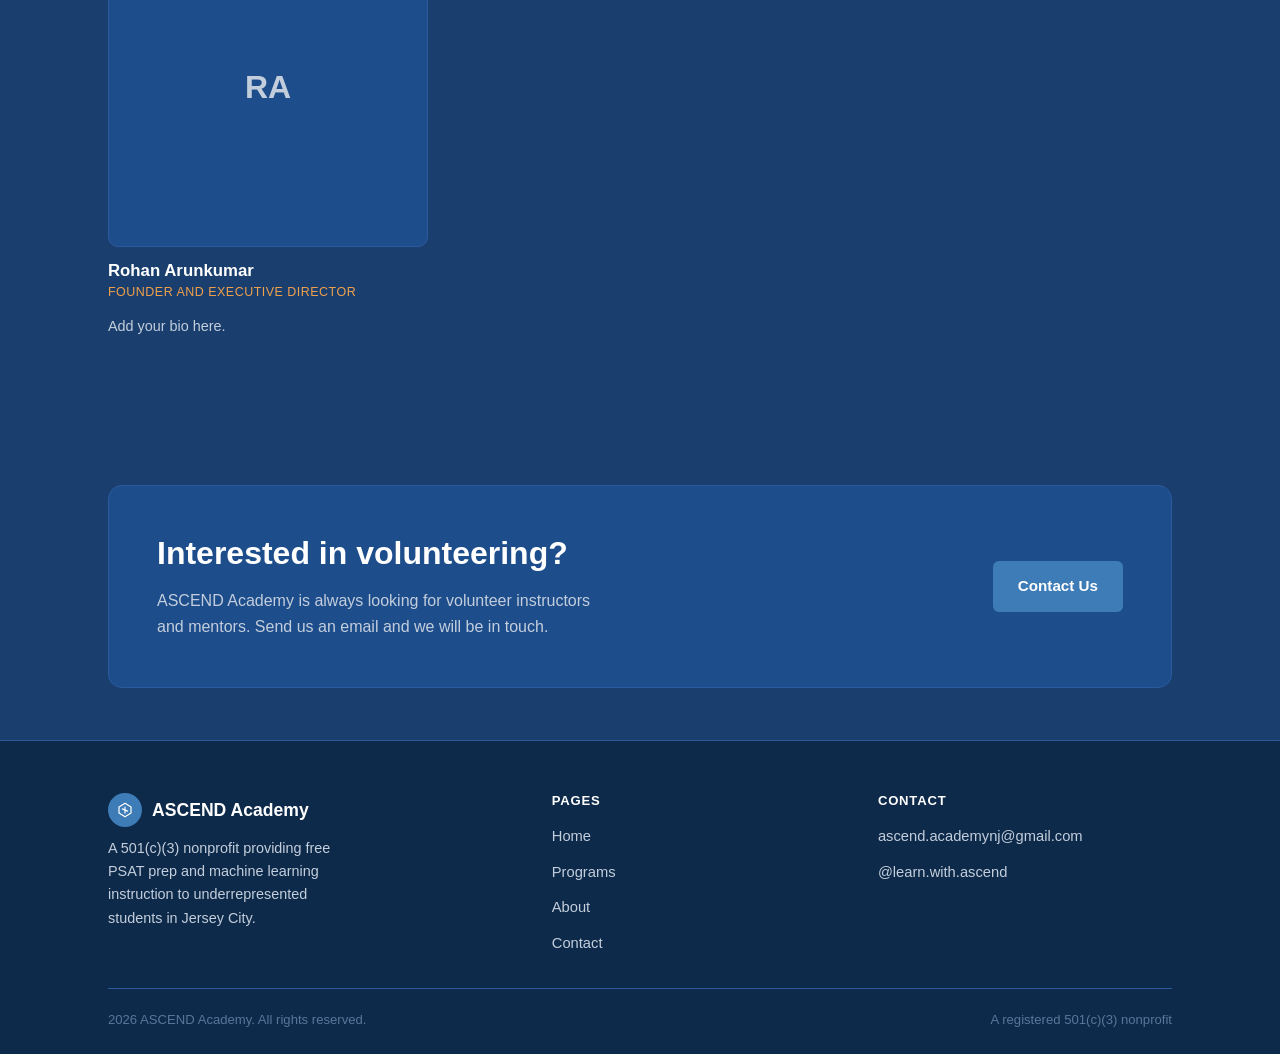
==== commit 48bb7337: "Replace SVG logo with image logo" ====
--- a/about.html
+++ b/about.html
@@ -16,8 +16,7 @@
   <nav class="nav">
     <a href="index.html" class="brand">
       <span class="brand-mark">
-        <!-- Replace this SVG with your logo: <img src="assets/images/logo.png" alt="ASCEND Academy"> -->
-        <svg viewBox="0 0 24 24" fill="none"><path d="M12 3L20 8V16L12 21L4 16V8L12 3Z" stroke="white" stroke-width="1.6" stroke-linejoin="round"/><path d="M12 8L12 16" stroke="white" stroke-width="1.6" stroke-linecap="round"/><path d="M8.5 10.5L15.5 13.5" stroke="white" stroke-width="1.6" stroke-linecap="round"/></svg>
+        <img src="ascendacademy/assets/images/logo.png" alt="ASCEND Academy">
       </span>
       ASCEND Academy
     </a>
--- a/assets/css/style.css
+++ b/assets/css/style.css
@@ -115,9 +115,14 @@
   display: grid;
   place-items: center;
   flex-shrink: 0;
+  overflow: hidden;
 }
 
 .brand-mark svg { width: 18px; height: 18px; }
+.brand-mark img { width: 34px; height: 34px; object-fit: cover; border-radius: 50%; display: block; }
+/* LOGO: to swap in your own logo, replace the SVG inside every .brand-mark with:
+   <img src="assets/images/logo.png" alt="ASCEND Academy" style="width:34px;height:34px;object-fit:cover;border-radius:50%;">
+   and save your logo file at assets/images/logo.png */
 
 .nav-links {
   display: flex;
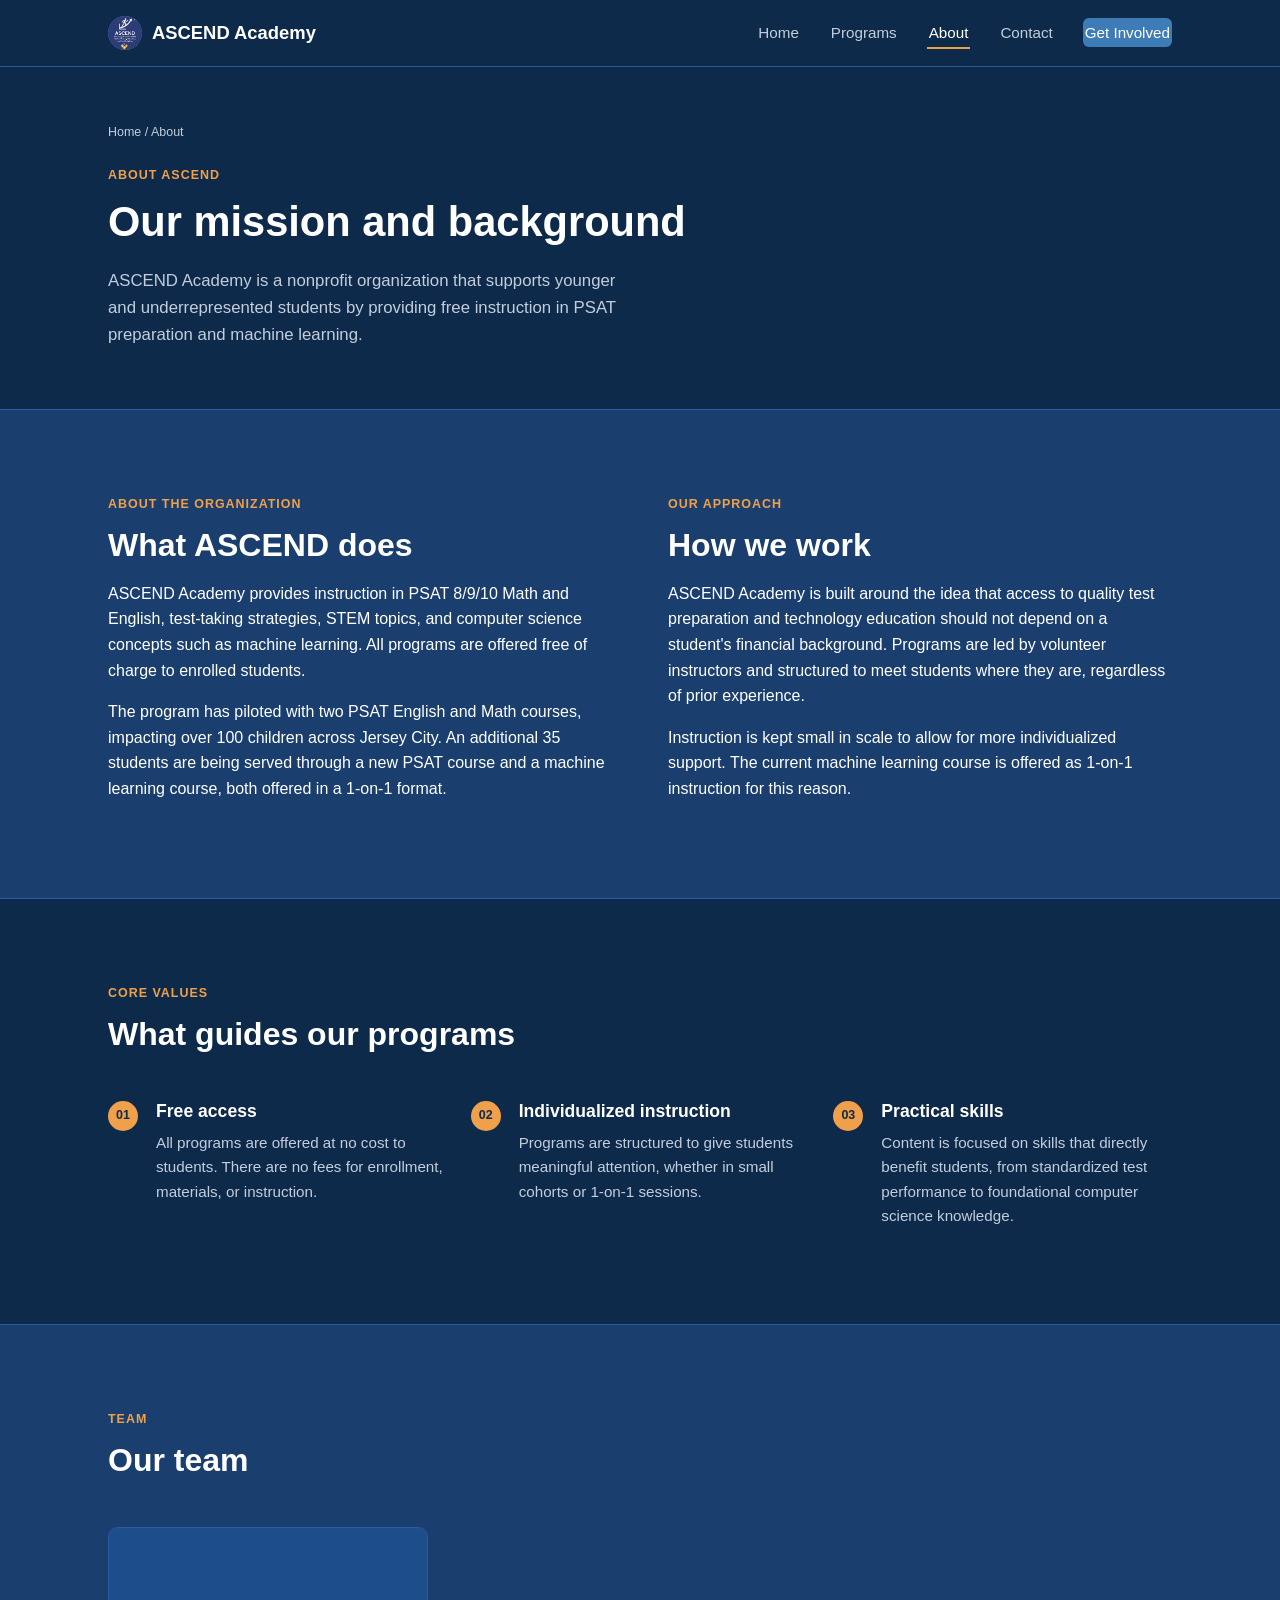
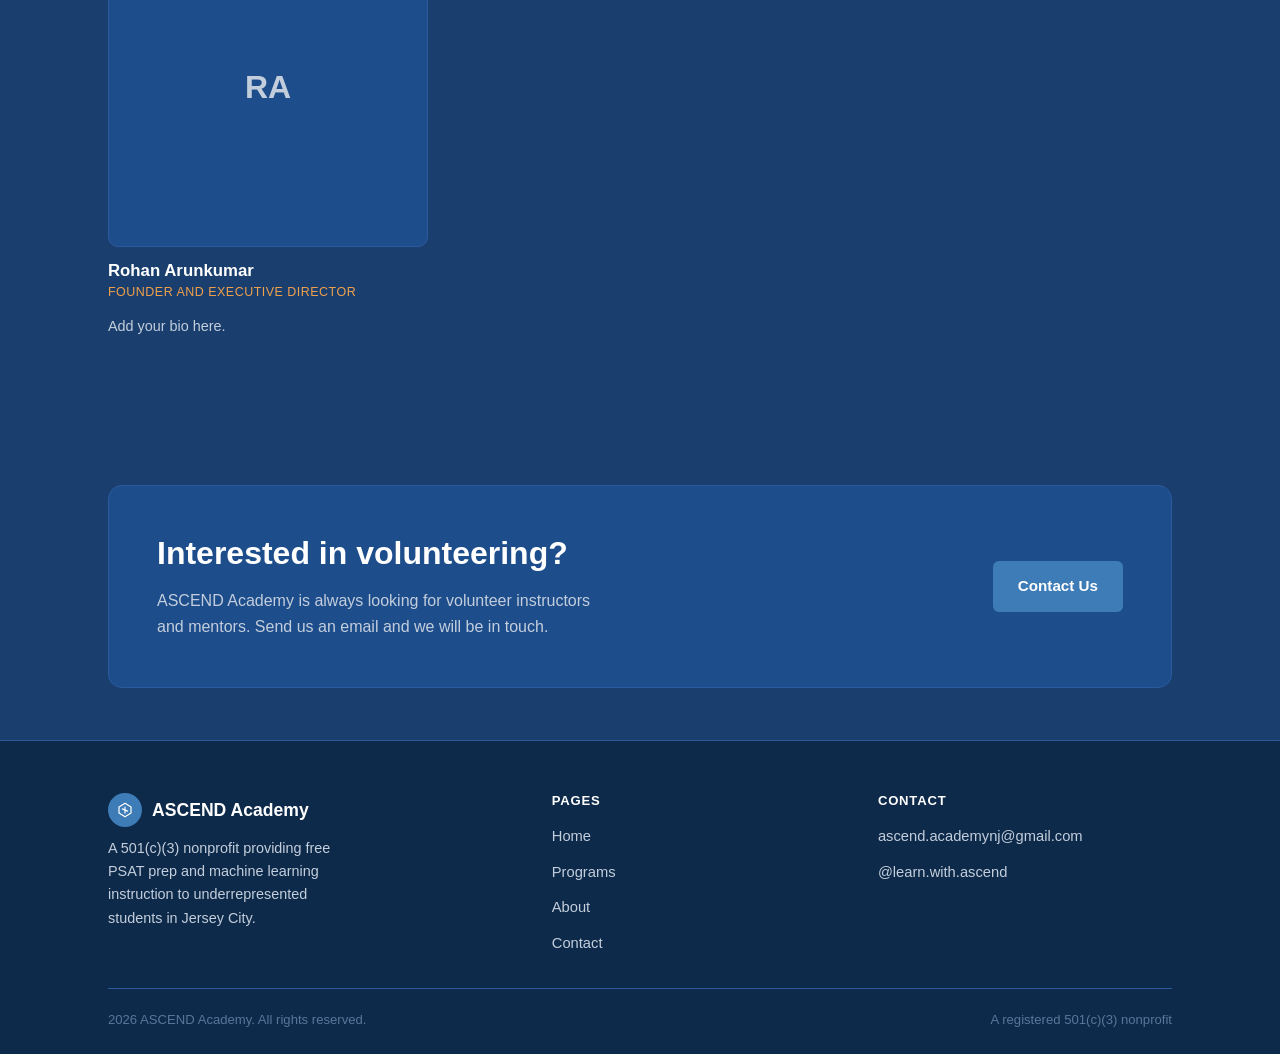
==== commit d3d89e43: "Change logo image source and style in about.html Updated logo image source and added styling." ====
--- a/about.html
+++ b/about.html
@@ -16,7 +16,7 @@
   <nav class="nav">
     <a href="index.html" class="brand">
       <span class="brand-mark">
-        <img src="ascendacademy/assets/images/logo.png" alt="ASCEND Academy">
+        <img src="assets/images/logo.png" alt="ASCEND Academy" style="width:34px;height:34px;object-fit:cover;border-radius:50%;display:block;">
       </span>
       ASCEND Academy
     </a>
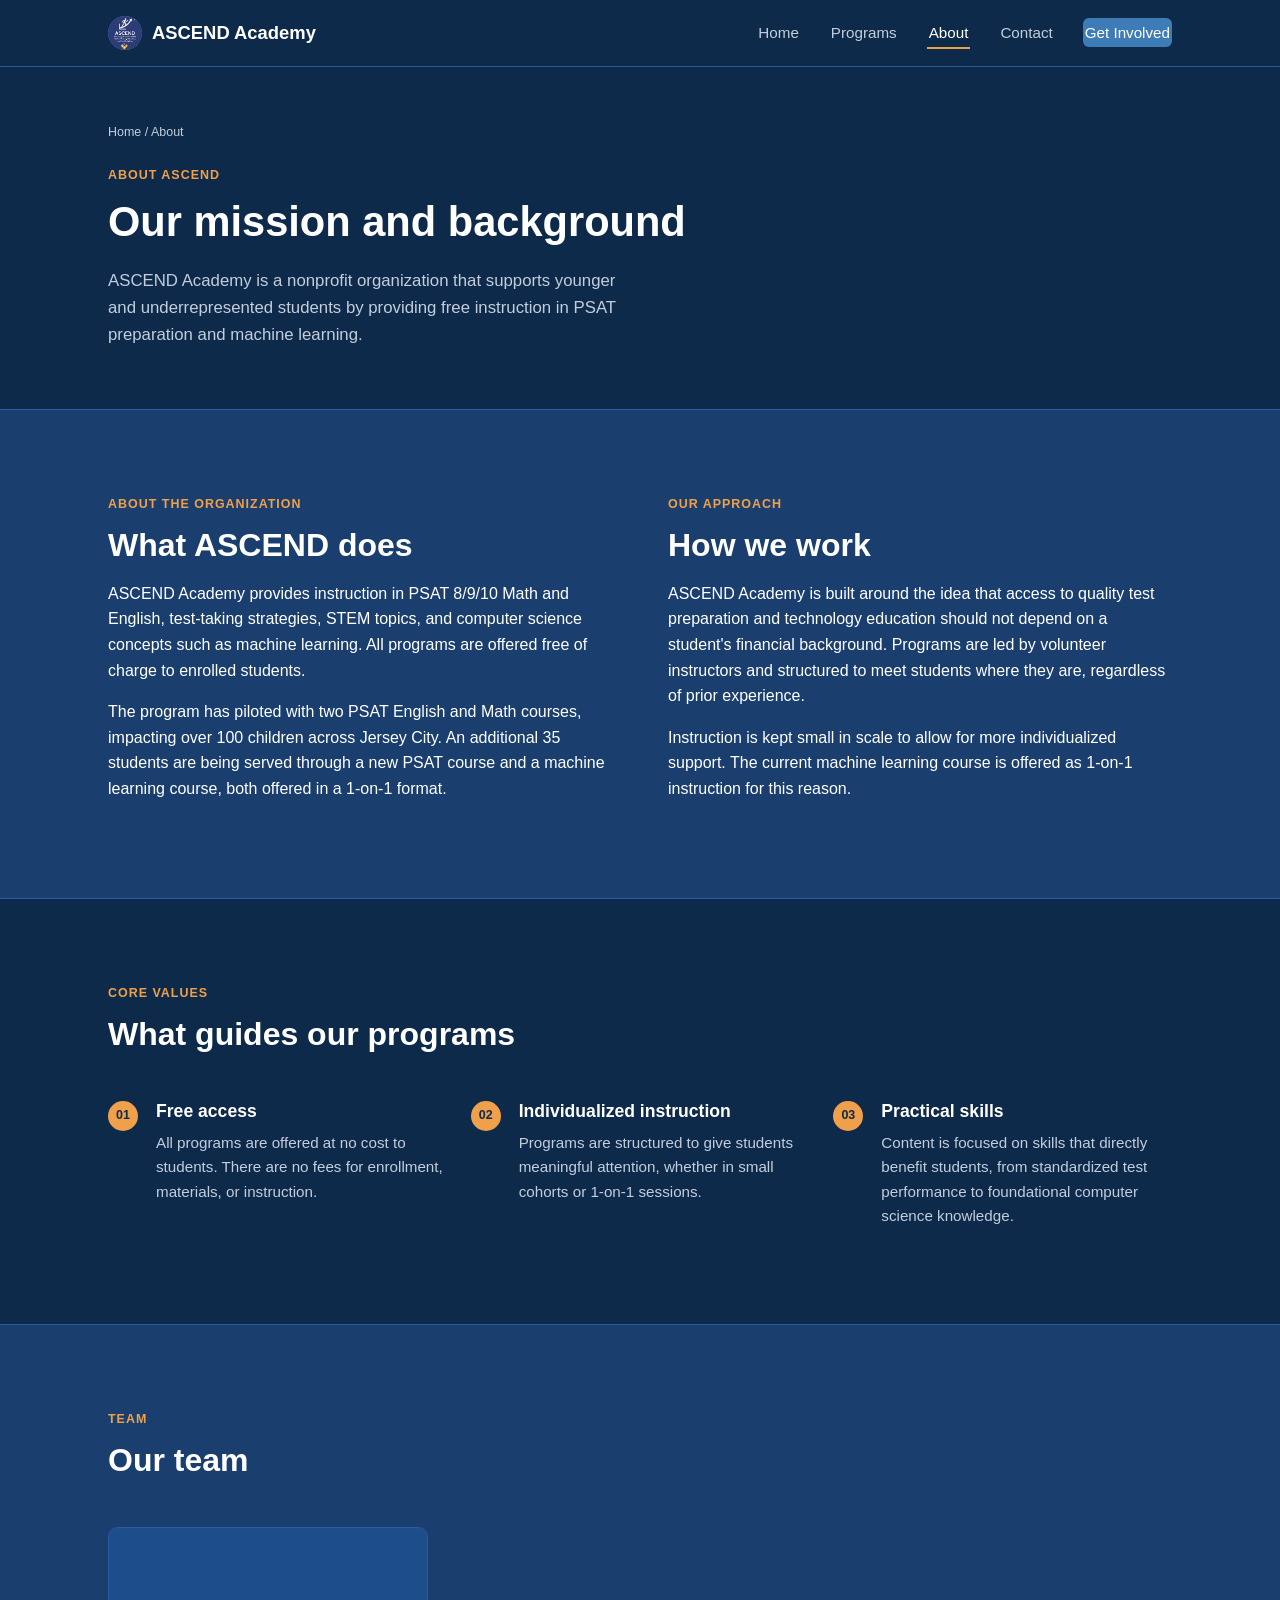
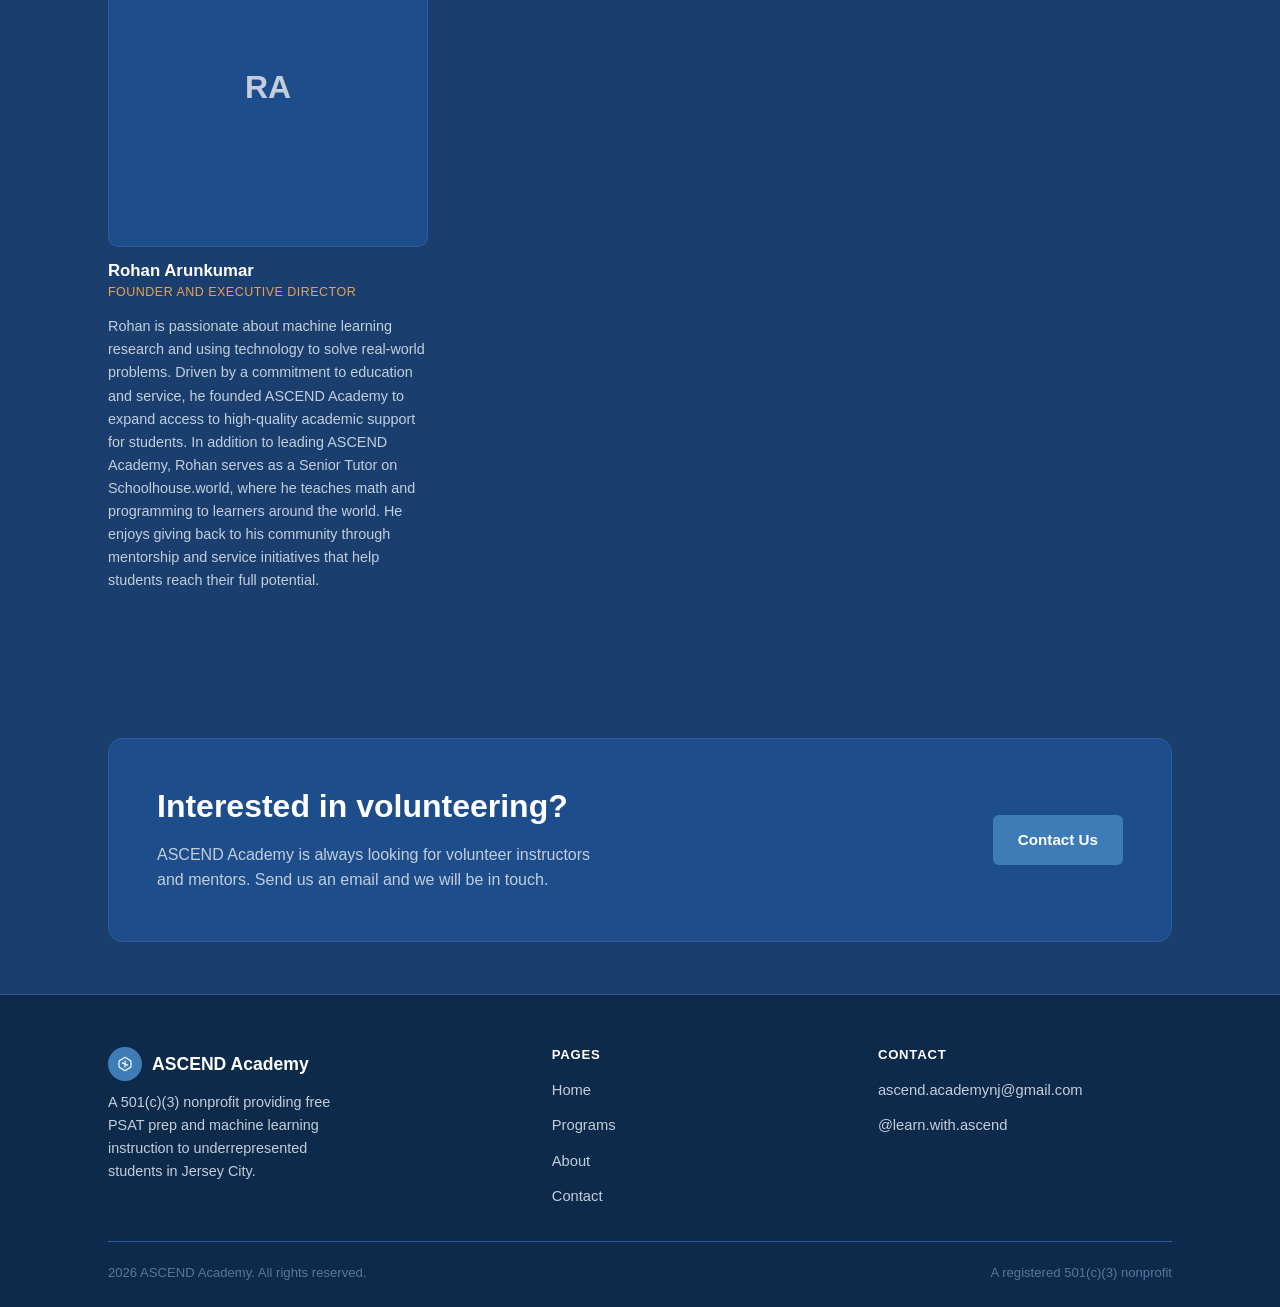
==== commit e02a65ce: "Update bio for Rohan Arunkumar Updated the biography section for Rohan Arunkumar with detailed infor" ====
--- a/about.html
+++ b/about.html
@@ -112,7 +112,7 @@
           <div class="person-photo">RA</div>
           <h3>Rohan Arunkumar</h3>
           <p class="person-role">Founder and Executive Director</p>
-          <p class="bio">Add your bio here.</p>
+          <p class="bio">Rohan is passionate about machine learning research and using technology to solve real-world problems. Driven by a commitment to education and service, he founded ASCEND Academy to expand access to high-quality academic support for students. In addition to leading ASCEND Academy, Rohan serves as a Senior Tutor on Schoolhouse.world, where he teaches math and programming to learners around the world. He enjoys giving back to his community through mentorship and service initiatives that help students reach their full potential.</p>
         </div>
       </div>
     </div>
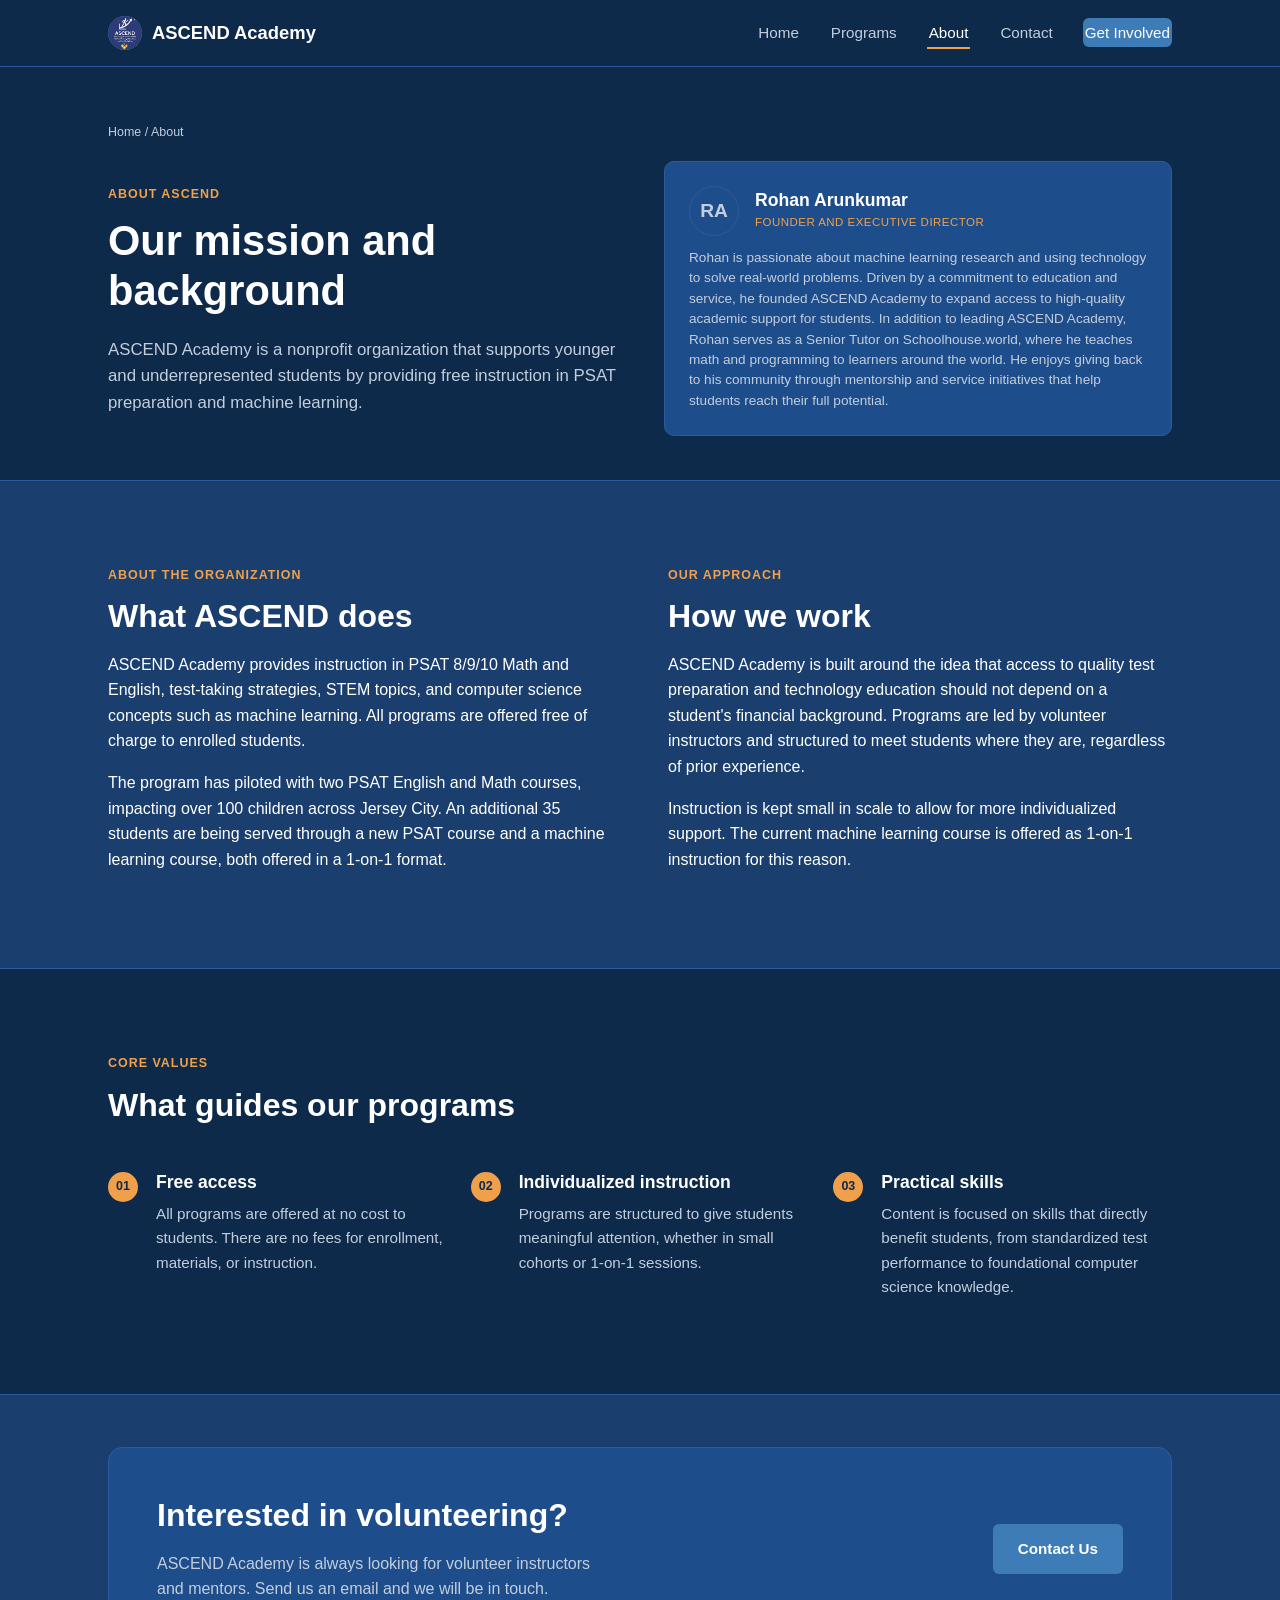
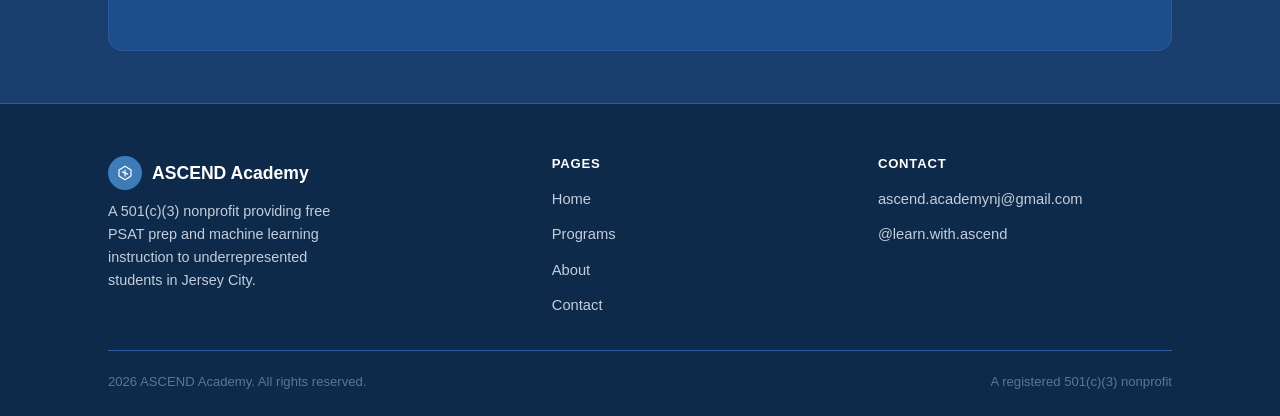
==== commit ed349736: "Refactor About section layout and remove Team section" ====
--- a/about.html
+++ b/about.html
@@ -38,9 +38,25 @@
   <section class="page-hero">
     <div class="container">
       <div class="breadcrumb"><a href="index.html">Home</a> / About</div>
-      <span class="eyebrow">About ASCEND</span>
-      <h1 style="font-size:clamp(1.8rem,4vw,2.6rem);">Our mission and background</h1>
-      <p class="lede">ASCEND Academy is a nonprofit organization that supports younger and underrepresented students by providing free instruction in PSAT preparation and machine learning.</p>
+      <div class="two-col" style="align-items: center; gap: 48px;">
+        <div>
+          <span class="eyebrow">About ASCEND</span>
+          <h1 style="font-size:clamp(1.8rem,4vw,2.6rem); margin-bottom: 0.5em;">Our mission and background</h1>
+          <p class="lede" style="margin-bottom: 0;">ASCEND Academy is a nonprofit organization that supports younger and underrepresented students by providing free instruction in PSAT preparation and machine learning.</p>
+        </div>
+        <div>
+          <div class="person-card" style="background: var(--bg-card); border: 1px solid var(--line); padding: 24px; border-radius: 10px;">
+            <div style="display: flex; align-items: center; gap: 16px; margin-bottom: 12px;">
+              <div class="person-photo" style="width: 50px; height: 50px; margin-bottom: 0; font-size: 1.2rem; aspect-ratio: 1; border-radius: 50%;">RA</div>
+              <div>
+                <h3 style="font-size:1.1rem; margin-bottom: 2px;">Rohan Arunkumar</h3>
+                <p class="person-role" style="font-size: 0.72rem; margin-bottom: 0;">Founder and Executive Director</p>
+              </div>
+            </div>
+            <p class="bio" style="font-size: 0.85rem; line-height: 1.5; color: var(--text-muted); margin-bottom: 0;">Rohan is passionate about machine learning research and using technology to solve real-world problems. Driven by a commitment to education and service, he founded ASCEND Academy to expand access to high-quality academic support for students. In addition to leading ASCEND Academy, Rohan serves as a Senior Tutor on Schoolhouse.world, where he teaches math and programming to learners around the world. He enjoys giving back to his community through mentorship and service initiatives that help students reach their full potential.</p>
+          </div>
+        </div>
+      </div>
     </div>
   </section>
 
@@ -101,23 +117,6 @@
     </div>
   </section>
 
-  <section class="section">
-    <div class="container">
-      <div class="section-head">
-        <span class="eyebrow">Team</span>
-        <h2>Our team</h2>
-      </div>
-      <div style="max-width: 320px;">
-        <div class="person-card">
-          <div class="person-photo">RA</div>
-          <h3>Rohan Arunkumar</h3>
-          <p class="person-role">Founder and Executive Director</p>
-          <p class="bio">Rohan is passionate about machine learning research and using technology to solve real-world problems. Driven by a commitment to education and service, he founded ASCEND Academy to expand access to high-quality academic support for students. In addition to leading ASCEND Academy, Rohan serves as a Senior Tutor on Schoolhouse.world, where he teaches math and programming to learners around the world. He enjoys giving back to his community through mentorship and service initiatives that help students reach their full potential.</p>
-        </div>
-      </div>
-    </div>
-  </section>
-
   <section class="section section-tight">
     <div class="container">
       <div class="cta-banner">
